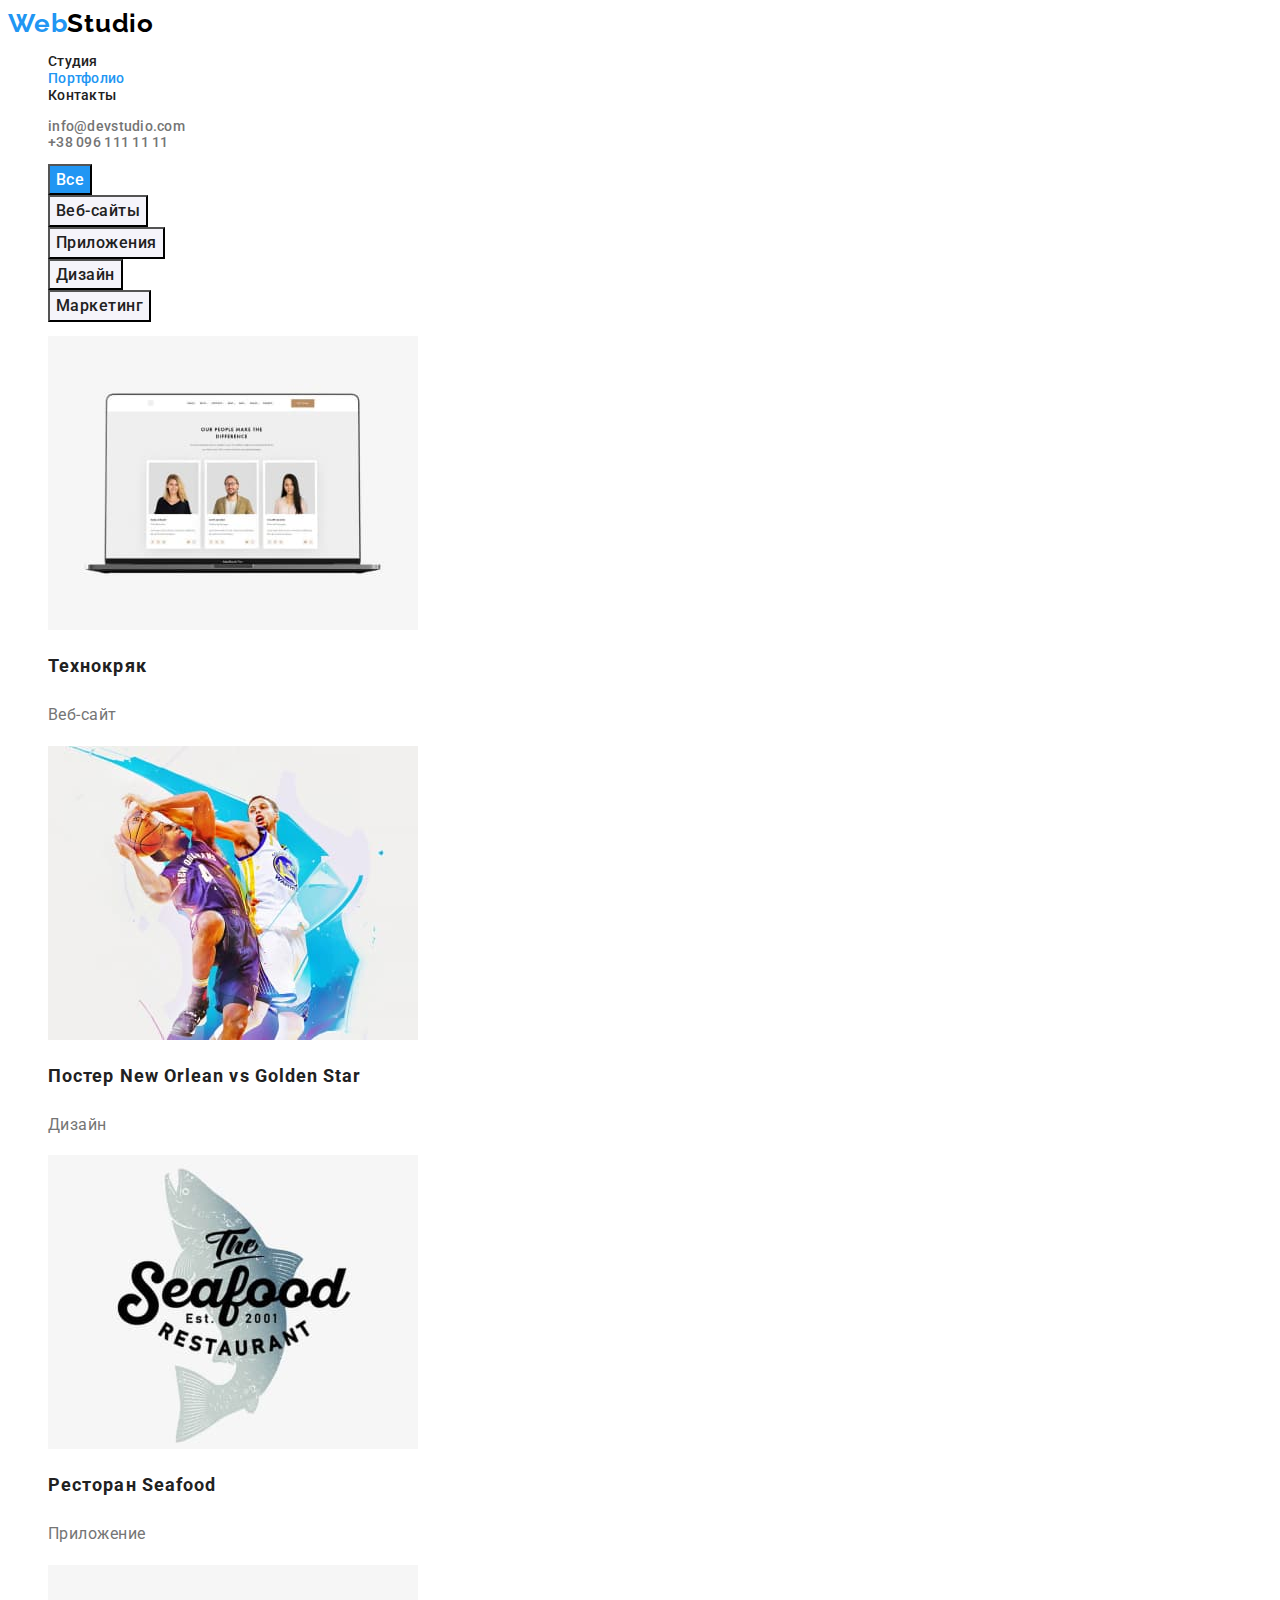
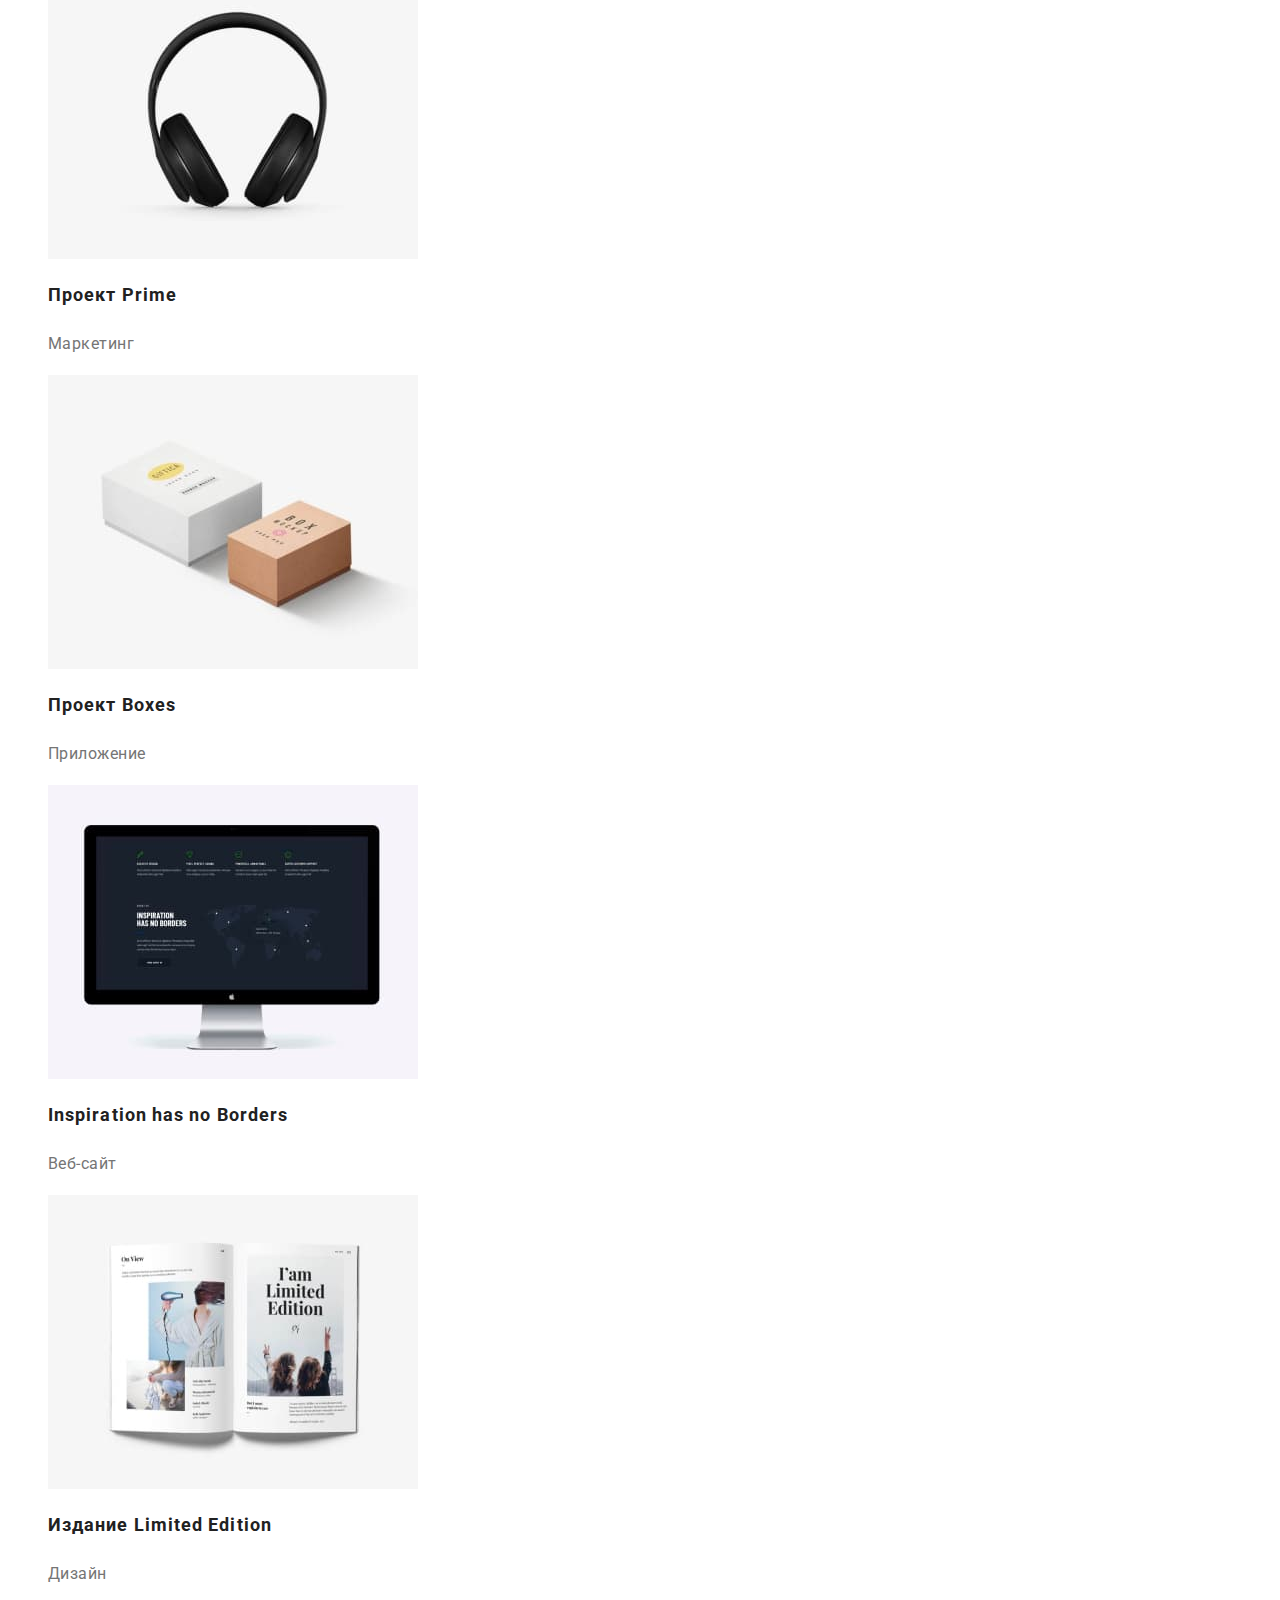
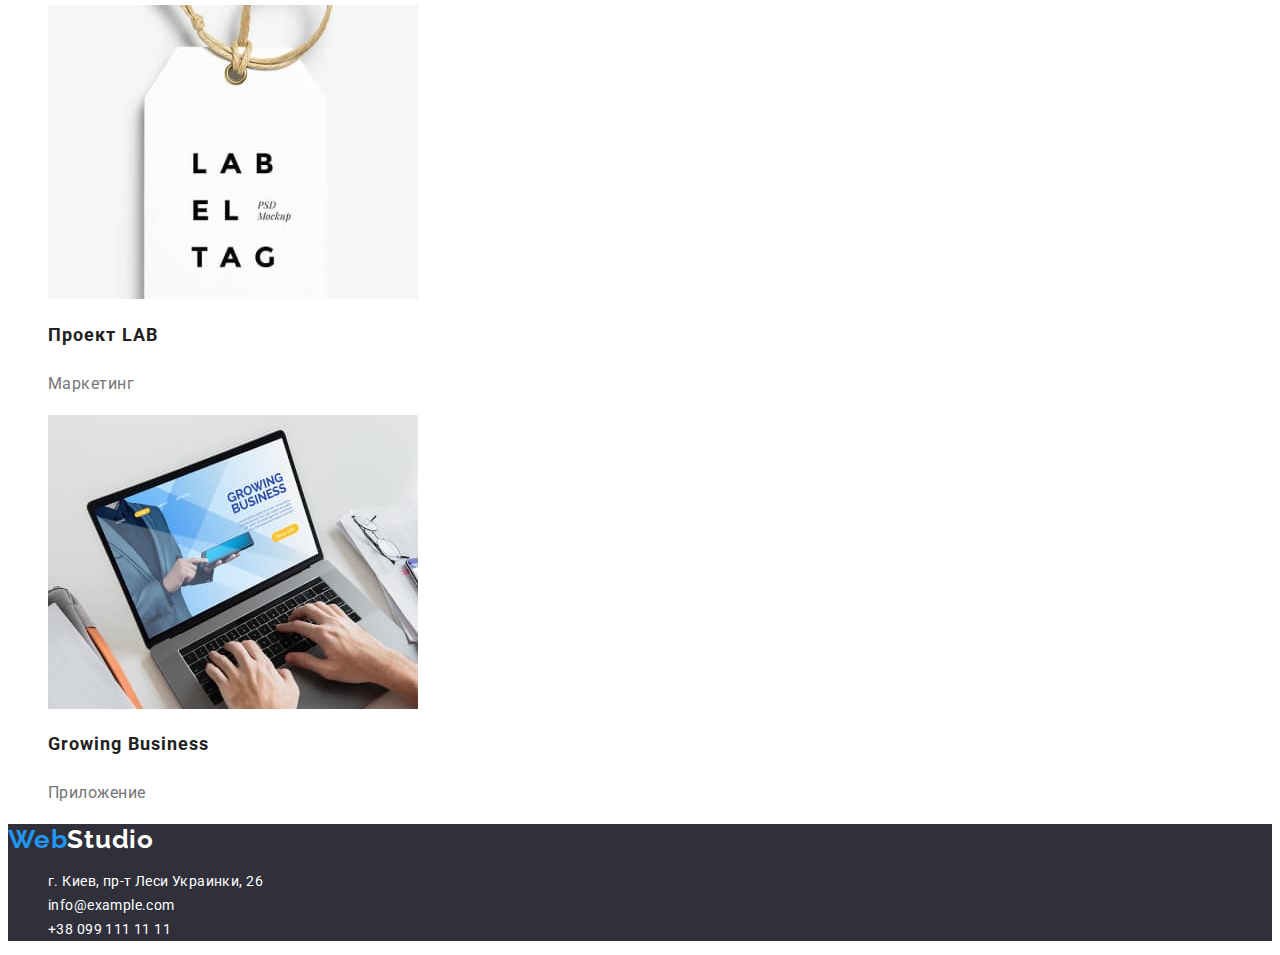
==== portfolio.html @ a8c88f83 "синхронизировал с 2 дз" ====
<!DOCTYPE html>
<html lang="en">
  <head>
    <meta charset="UTF-8" />
    <meta http-equiv="X-UA-Compatible" content="IE=edge" />
    <meta name="viewport" content="width=device-width, initial-scale=1.0" />
    <title lang="en">WebStudio</title>
    <link rel="preconnect" href="https://fonts.gstatic.com" />
    <link
      href="https://fonts.googleapis.com/css2?family=Raleway:wght@700&family=Roboto:wght@400;500;700;900&display=swap"
      rel="stylesheet"
    />
    <link rel="stylesheet" href="./css/styles.css" />
  </head>
  <body>
    <!--  Site header -->
    <header class="head">
      <nav class="main-nav">
        <a class="logo" lang="en" href="./index.html"><span class="accent">Web</span>Studio</a>
        <ul class="main-menu list">
          <li class="main-menu-item">
            <a class="link" href="./index.html">Студия</a>
          </li>
          <li class="main-menu-item">
            <a class="link current" href="./portfolio.html">Портфолио</a>
          </li>
          <li class="main-menu-item">
            <a class="link" href="#">Контакты</a>
          </li>
        </ul>
      </nav>
      <ul class="header-contacts list">
        <li><a class="link" href="mailto:info@devstudio.com">info@devstudio.com</a></li>
        <li><a class="link" href="tel:+380961111111">+38 096 111 11 11</a></li>
      </ul>
    </header>
    <main>
      <h1 hidden>Portfolio</h1>
      <ul class="portfolio-nav list">
        <li><button class="nav-list selected" type="button">Все</button></li>
        <li><button class="nav-list" type="button">Веб-сайты</button></li>
        <li><button class="nav-list" type="button">Приложения</button></li>
        <li><button class="nav-list" type="button">Дизайн</button></li>
        <li><button class="nav-list" type="button">Маркетинг</button></li>
      </ul>
      <ul class="item-list list">
        <li>
          <img
            src="./images/portfolio/img_01.jpg"
            alt="дизайн сайта на ноутбуке"
            width="370"
            height="294"
          />
          <h2 class="porfolio-item">Технокряк</h2>
          <p class="porfolio-item-type">Веб-сайт</p>
        </li>
        <li>
          <img
            src="./images/portfolio/img_02.jpg"
            alt="два баскетболиста"
            width="370"
            height="294"
          />
          <h2 class="porfolio-item">Постер New Orlean vs Golden Star</h2>
          <p class="porfolio-item-type">Дизайн</p>
        </li>
        <li>
          <img
            src="./images/portfolio/img_03.jpg"
            alt="логотип ресторана"
            width="370"
            height="294"
          />
          <h2 class="porfolio-item">Ресторан Seafood</h2>
          <p class="porfolio-item-type">Приложение</p>
        </li>
        <li>
          <img src="./images/portfolio/img_04.jpg" alt="наушники" width="370" height="294" />
          <h2 class="porfolio-item">Проект Prime</h2>
          <p class="porfolio-item-type">Маркетинг</p>
        </li>
        <li>
          <img src="./images/portfolio/img_05.jpg" alt="боксы" width="370" height="294" />
          <h2 class="porfolio-item">Проект Boxes</h2>
          <p class="porfolio-item-type">Приложение</p>
        </li>
        <li>
          <img
            src="./images/portfolio/img_06.jpg"
            alt="монитор с сайтом"
            width="370"
            height="294"
          />
          <h2 class="porfolio-item">Inspiration has no Borders</h2>
          <p class="porfolio-item-type">Веб-сайт</p>
        </li>
        <li>
          <img src="./images/portfolio/img_07.jpg" alt="книга" width="370" height="294" />
          <h2 class="porfolio-item">Издание Limited Edition</h2>
          <p class="porfolio-item-type">Дизайн</p>
        </li>
        <li>
          <img src="./images/portfolio/img_08.jpg" alt="подвеска с лого" width="370" height="294" />
          <h2 class="porfolio-item">Проект LAB</h2>
          <p class="porfolio-item-type">Маркетинг</p>
        </li>
        <li>
          <img
            src="./images/portfolio/img_09.jpg"
            alt="ноутбук с приложением"
            width="370"
            height="294"
          />
          <h2 class="porfolio-item">Growing Business</h2>
          <p class="porfolio-item-type">Приложение</p>
        </li>
      </ul>
    </main>

    <!--Footer-->
    <footer>
      <section class="footer-section">
        <h2 hidden>Контакты</h2>
        <a class="logo footer-logo" lang="en" href="./index.html"
          ><span class="accent">Web</span>Studio</a
        >
        <address>
          <ul class="address list">
            <li>
              <a
                class="link"
                href="https://goo.gl/maps/wh96AMnJQYNLFuH58"
                target="_blank"
                rel="noopener noreferer"
                >г. Киев, пр-т Леси Украинки, 26</a
              >
            </li>
            <li>
              <a class="link" href="mailto:info@example.com">info@example.com</a>
            </li>
            <li>
              <a class="link" href="tel:+380991111111">+38 099 111 11 11</a>
            </li>
          </ul>
        </address>
      </section>
    </footer>
  </body>
</html>
---- css/styles.css ----
:root {
  --main-font: Roboto, sans-serif;
  --secondary-font: 'Raleway', sans-serif;
    --subtitle-weight: 700;
  --accent-color: #2196f3;
  --text-color: #757575;
  --secondary-text-color: #ffffff;
  --subtitle-color: #212121;
  --bcg-color: #2f303a;
}
body {
  color: var(--text-color);
  font-family: var(--main-font);
  font-size: 14px;
} 
.list {
  list-style: none;
}
/* ================ Site header ================== */
.logo {
  font-family: var(--secondary-font);
  font-weight: var(--subtitle-weight);
  font-size: 26px;
  line-height: 1.19;
  letter-spacing: 0.03em;
  color: #000000;
  text-decoration: none;
}
.accent {
  color: var(--accent-color);
}
.main-menu .link {
  font-weight: 500;
  line-height: 1.14;
  letter-spacing: 0.02em;
  color: var(--subtitle-color);
  text-decoration: none;
}
.main-menu .link:hover,
.main-menu .link:focus {
  color: var(--accent-color);
}
.main-menu .link.current {
  color: var(--accent-color);
}
.header-contacts .link {
  font-weight: 500;
  line-height: 16px;
  letter-spacing: 0.02em;
  color: var(--text-color);
  text-decoration: none;
}
.header-contacts .link:hover,
.header-contacts .link:focus {
  color: var(--accent-color);
}

/* ================  Hero  ================== */
.hero-section {
  background: var(--bcg-color);
}

.hero-title {
  font-weight: 900;
  font-size: 44px;
  line-height: 60px;
  text-align: center;
  letter-spacing: 0.06em;
  text-transform: uppercase;
  color:  var(--secondary-text-color);
  background-color: var(--bcg-color)
}
.hero-button {
  font-weight: var(--subtitle-weight);
  font-size: 16px;
  line-height: 1.87;
  letter-spacing: 0.06em;
  background-color: var(--accent-color);
  color: var(--secondary-text-color);
  display: block;
  margin: 0 auto;
  font-family: inherit;
  cursor: pointer;
}
/* ================ Section ================== */
.section-title {
  font-weight: var(--subtitle-weight);
  font-size: 36px;
  line-height: 1.16;
  text-align: center;
  letter-spacing: 0.03em;
  color: var(--subtitle-color);
}

/* ================ Benefits ================== */
.benefits .title {
  font-weight: var(--subtitle-weight);
  line-height: 1.14;
  letter-spacing: 0.03em;
  text-transform: uppercase;
  color: var(--subtitle-color);
}
/* ================ Our team section ================== */
.our-team-section {
  background-color: #f5f4fa;
}
.team-member {
  font-weight: 500;
  font-size: 16px;
  line-height: 1.18;
  text-align: center;
  letter-spacing: 0.03em;
  color: var(--subtitle-color);
}
.position {
  font-size: 16px;
  line-height: 1.18;
  letter-spacing: 0.03em;
  text-align: center;
}
/* ================ Footer ================== */
.footer-section {
  background: var(--bcg-color);
}
.footer-logo {
  color: var(--secondary-text-color);
}
.address .link {
  font-style: normal;
  line-height: 24px;
  letter-spacing: 0.03em;
   text-decoration: none;
  color: var(--secondary-text-color);
 
}
.address .link:hover,
.address .link:focus {
  color: rgba(255, 255, 255, 0.6);
}
/* ================ Portfolio page ================== */
.nav-list {
  font-weight: 500;
  font-size: 16px;
  line-height: 1.6;
  letter-spacing: 0.03em;
  font-family: inherit;
  cursor: pointer;
  color: var(--subtitle-color);
  background-color: #f5f4fa;

}
.nav-list:hover {
  background-color: var(--accent-color);
  color: var(--secondary-text-color);
}
.selected {
  background-color: var(--accent-color);
  color: var(--secondary-text-color);
}
.porfolio-item {
  font-weight: var(--subtitle-weight);
  font-size: 18px;
  line-height: 2;
  letter-spacing: 0.06em;
  color: var(--subtitle-color);
}
.porfolio-item-type {
  font-size: 16px;
  line-height: 1.87;
  letter-spacing: 0.03em;
  color: var(--text-color);
}
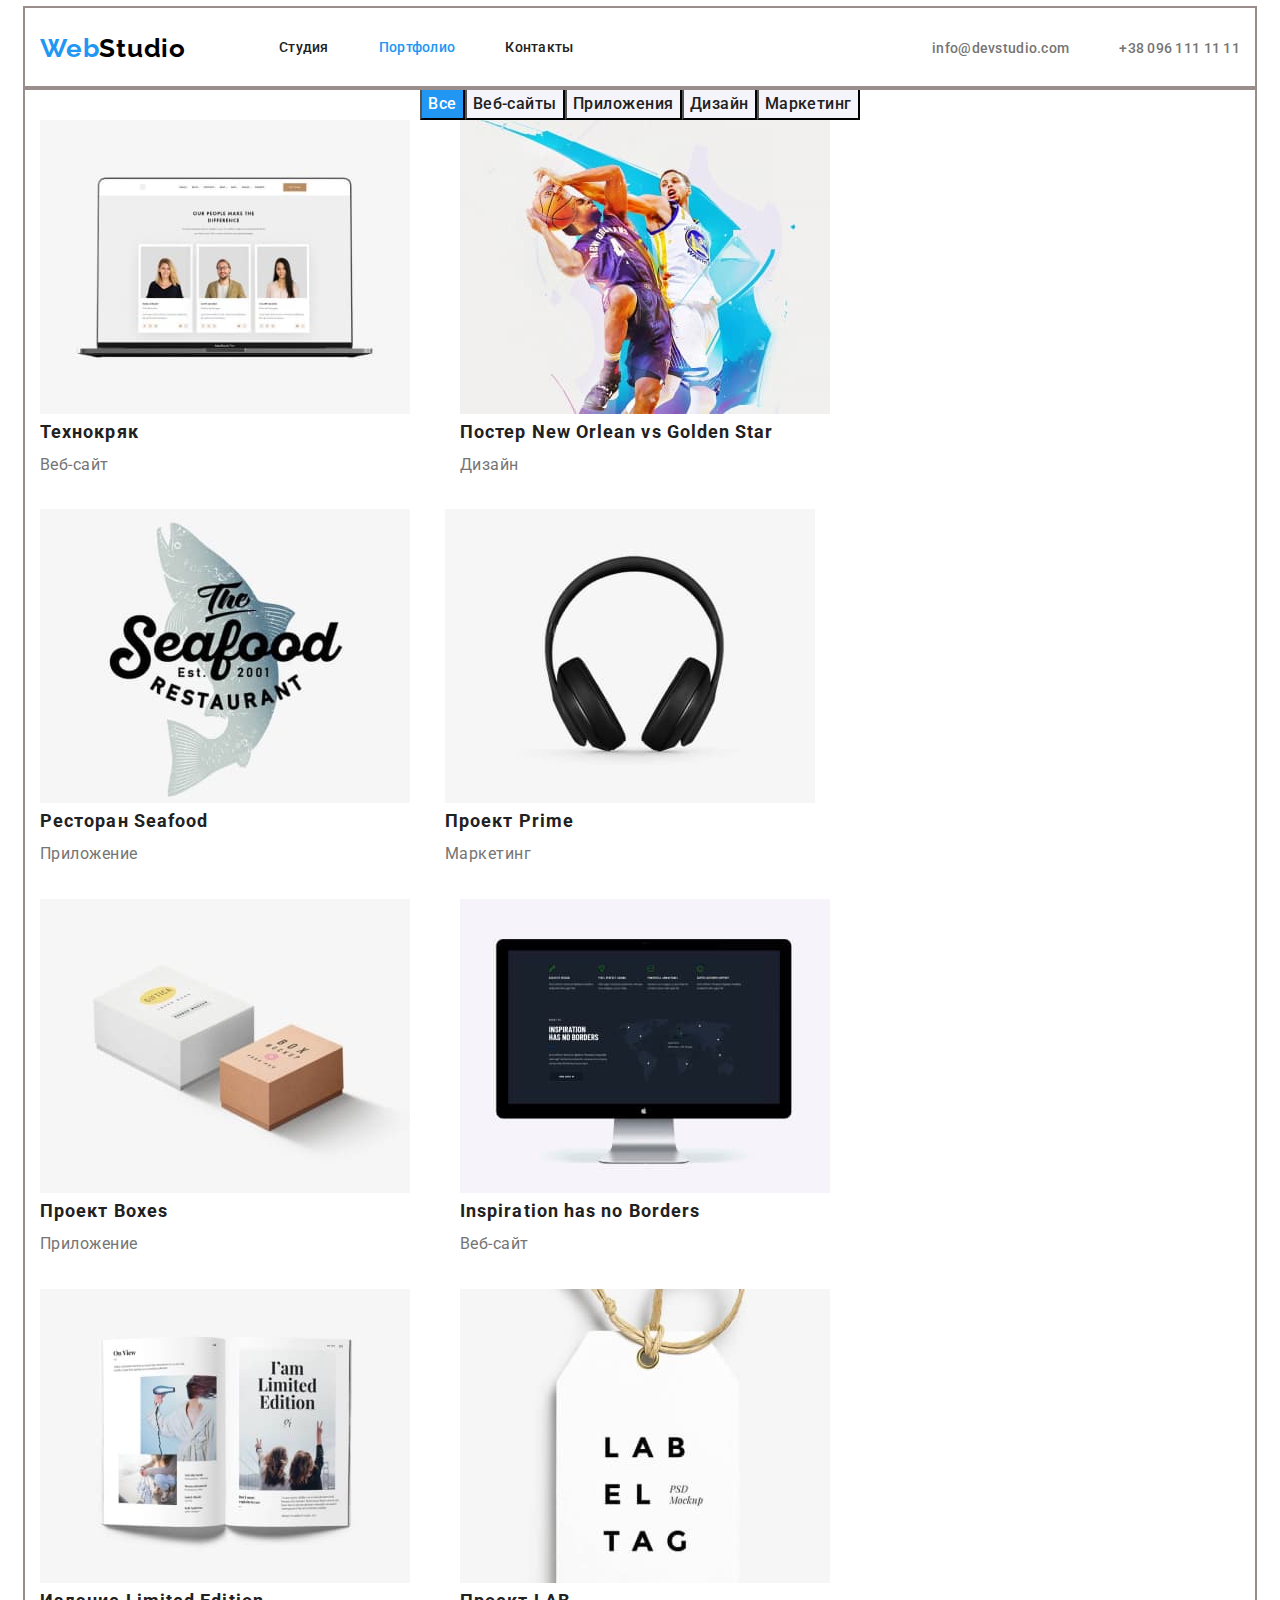
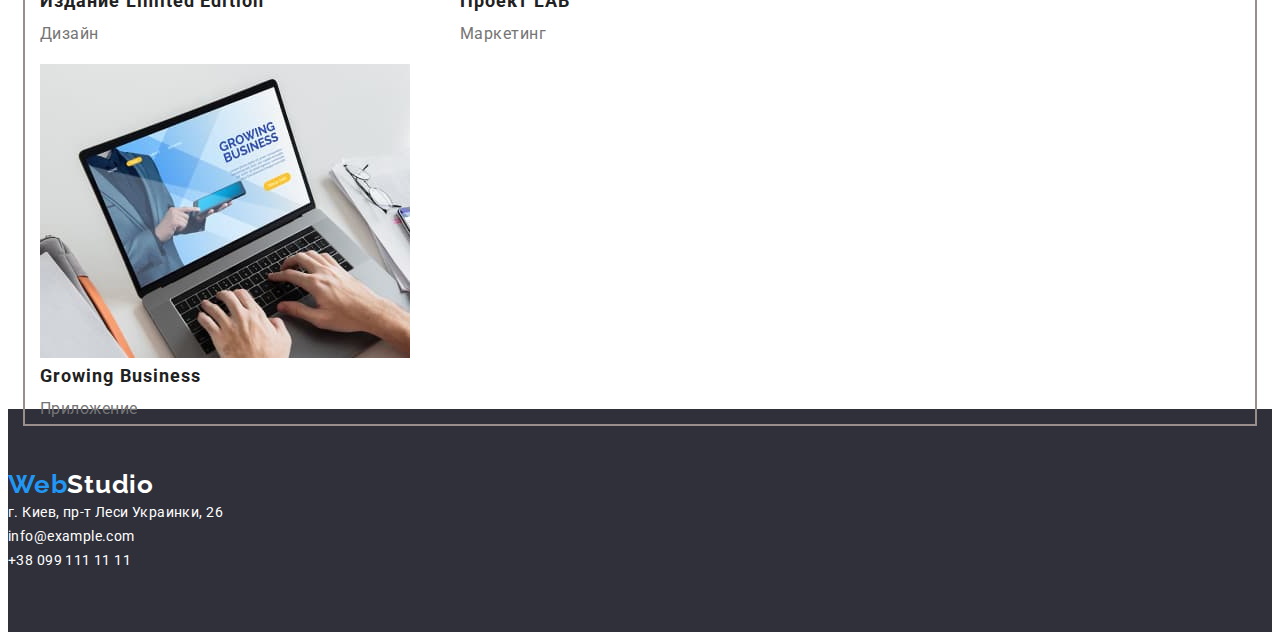
==== commit 55879afb: "Обновил отступы секций" ====
--- a/portfolio.html
+++ b/portfolio.html
@@ -10,111 +10,163 @@
       href="https://fonts.googleapis.com/css2?family=Raleway:wght@700&family=Roboto:wght@400;500;700;900&display=swap"
       rel="stylesheet"
     />
+    <link
+      rel="stylesheet"
+      href="https://cdnjs.cloudflare.com/ajax/libs/modern-normalize/1.1.0/modern-normalize.min.css"
+      integrity="sha512-wpPYUAdjBVSE4KJnH1VR1HeZfpl1ub8YT/NKx4PuQ5NmX2tKuGu6U/JRp5y+Y8XG2tV+wKQpNHVUX03MfMFn9Q=="
+      crossorigin="anonymous"
+      referrerpolicy="no-referrer"
+    />
     <link rel="stylesheet" href="./css/styles.css" />
   </head>
+
   <body>
     <!--  Site header -->
     <header class="head">
-      <nav class="main-nav">
-        <a class="logo" lang="en" href="./index.html"><span class="accent">Web</span>Studio</a>
-        <ul class="main-menu list">
-          <li class="main-menu-item">
-            <a class="link" href="./index.html">Студия</a>
-          </li>
-          <li class="main-menu-item">
-            <a class="link current" href="./portfolio.html">Портфолио</a>
-          </li>
-          <li class="main-menu-item">
-            <a class="link" href="#">Контакты</a>
+      <div class="container header-container">
+        <nav class="main-nav">
+          <a class="logo" lang="en" href="./index.html"><span class="accent">Web</span>Studio</a>
+          <ul class="main-menu list">
+            <li class="main-menu-item">
+              <a class="link" href="./index.html">Студия</a>
+            </li>
+            <li class="main-menu-item">
+              <a class="link current" href="./portfolio.html">Портфолио</a>
+            </li>
+            <li class="main-menu-item">
+              <a class="link" href="#">Контакты</a>
+            </li>
+          </ul>
+        </nav>
+        <ul class="header-contacts list">
+          <li class="item">
+            <a class="link" href="mailto:info@devstudio.com">info@devstudio.com</a>
+          </li>
+          <li class="item">
+            <a class="link" href="tel:+380961111111">+38 096 111 11 11</a>
           </li>
         </ul>
-      </nav>
-      <ul class="header-contacts list">
-        <li><a class="link" href="mailto:info@devstudio.com">info@devstudio.com</a></li>
-        <li><a class="link" href="tel:+380961111111">+38 096 111 11 11</a></li>
-      </ul>
+      </div>
     </header>
     <main>
-      <h1 hidden>Portfolio</h1>
-      <ul class="portfolio-nav list">
-        <li><button class="nav-list selected" type="button">Все</button></li>
-        <li><button class="nav-list" type="button">Веб-сайты</button></li>
-        <li><button class="nav-list" type="button">Приложения</button></li>
-        <li><button class="nav-list" type="button">Дизайн</button></li>
-        <li><button class="nav-list" type="button">Маркетинг</button></li>
-      </ul>
-      <ul class="item-list list">
-        <li>
-          <img
-            src="./images/portfolio/img_01.jpg"
-            alt="дизайн сайта на ноутбуке"
-            width="370"
-            height="294"
-          />
-          <h2 class="porfolio-item">Технокряк</h2>
-          <p class="porfolio-item-type">Веб-сайт</p>
-        </li>
-        <li>
-          <img
-            src="./images/portfolio/img_02.jpg"
-            alt="два баскетболиста"
-            width="370"
-            height="294"
-          />
-          <h2 class="porfolio-item">Постер New Orlean vs Golden Star</h2>
-          <p class="porfolio-item-type">Дизайн</p>
-        </li>
-        <li>
-          <img
-            src="./images/portfolio/img_03.jpg"
-            alt="логотип ресторана"
-            width="370"
-            height="294"
-          />
-          <h2 class="porfolio-item">Ресторан Seafood</h2>
-          <p class="porfolio-item-type">Приложение</p>
-        </li>
-        <li>
-          <img src="./images/portfolio/img_04.jpg" alt="наушники" width="370" height="294" />
-          <h2 class="porfolio-item">Проект Prime</h2>
-          <p class="porfolio-item-type">Маркетинг</p>
-        </li>
-        <li>
-          <img src="./images/portfolio/img_05.jpg" alt="боксы" width="370" height="294" />
-          <h2 class="porfolio-item">Проект Boxes</h2>
-          <p class="porfolio-item-type">Приложение</p>
-        </li>
-        <li>
-          <img
-            src="./images/portfolio/img_06.jpg"
-            alt="монитор с сайтом"
-            width="370"
-            height="294"
-          />
-          <h2 class="porfolio-item">Inspiration has no Borders</h2>
-          <p class="porfolio-item-type">Веб-сайт</p>
-        </li>
-        <li>
-          <img src="./images/portfolio/img_07.jpg" alt="книга" width="370" height="294" />
-          <h2 class="porfolio-item">Издание Limited Edition</h2>
-          <p class="porfolio-item-type">Дизайн</p>
-        </li>
-        <li>
-          <img src="./images/portfolio/img_08.jpg" alt="подвеска с лого" width="370" height="294" />
-          <h2 class="porfolio-item">Проект LAB</h2>
-          <p class="porfolio-item-type">Маркетинг</p>
-        </li>
-        <li>
-          <img
-            src="./images/portfolio/img_09.jpg"
-            alt="ноутбук с приложением"
-            width="370"
-            height="294"
-          />
-          <h2 class="porfolio-item">Growing Business</h2>
-          <p class="porfolio-item-type">Приложение</p>
-        </li>
-      </ul>
+      <div class="container">
+        <h1 hidden>Portfolio</h1>
+        <ul class="portfolio-nav list">
+          <li><button class="nav-list selected" type="button">Все</button></li>
+          <li><button class="nav-list" type="button">Веб-сайты</button></li>
+          <li><button class="nav-list" type="button">Приложения</button></li>
+          <li><button class="nav-list" type="button">Дизайн</button></li>
+          <li><button class="nav-list" type="button">Маркетинг</button></li>
+        </ul>
+        <ul class="item-list list">
+          <li class="item-list-element">
+            <img
+              src="./images/portfolio/img_01.jpg"
+              alt="дизайн сайта на ноутбуке"
+              width="370"
+              height="294"
+            />
+            <div>
+              <h2 class="porfolio-item">Технокряк</h2>
+              <p class="porfolio-item-type">Веб-сайт</p>
+            </div>
+          </li>
+          <li class="item-list-element">
+            <img
+              src="./images/portfolio/img_02.jpg"
+              alt="два баскетболиста"
+              width="370"
+              height="294"
+            />
+            <div>
+            <h2 class="porfolio-item">Постер New Orlean vs Golden Star</h2>
+            <p class="porfolio-item-type">Дизайн</p>
+            </div>
+          </li>
+          <li class="item-list-element">
+            <img
+              src="./images/portfolio/img_03.jpg"
+              alt="логотип ресторана"
+              width="370"
+              height="294"
+            />
+          <div>  
+            <h2 class="porfolio-item">Ресторан Seafood</h2>
+            <p class="porfolio-item-type">Приложение</p>
+            </div>
+          </li>
+          <li class="item-list-element">
+            <img 
+              src="./images/portfolio/img_04.jpg" 
+              alt="наушники" 
+              width="370"
+              height="294" 
+            />
+            <div>
+              <h2 class="porfolio-item">Проект Prime</h2>
+               <p class="porfolio-item-type">Маркетинг</p>
+            </div>
+          </li>
+          <li class="item-list-element">
+            <img src="./images/portfolio/img_05.jpg" 
+              alt="боксы" 
+              width="370" 
+              height="294" 
+            />
+            <div>
+              <h2 class="porfolio-item">Проект Boxes</h2>
+              <p class="porfolio-item-type">Приложение</p>
+            </div>
+          </li>
+          <li class="item-list-element">
+            <img
+              src="./images/portfolio/img_06.jpg"
+              alt="монитор с сайтом"
+              width="370"
+              height="294"
+            />
+            <div>
+            <h2 class="porfolio-item">Inspiration has no Borders</h2>
+            <p class="porfolio-item-type">Веб-сайт</p>
+            </div>
+         </li>
+          <li class="item-list-element">
+            <img src="./images/portfolio/img_07.jpg" 
+              alt="книга" 
+              width="370" 
+              height="294" 
+            />
+            <div>
+              <h2 class="porfolio-item">Издание Limited Edition</h2>
+              <p class="porfolio-item-type">Дизайн</p>
+            </div>
+          </li>
+            <li class="item-list-element">
+            <img
+              src="./images/portfolio/img_08.jpg"
+              alt="подвеска с лого"
+              width="370"
+              height="294"
+            />
+            <div>
+            <h2 class="porfolio-item">Проект LAB</h2>
+            <p class="porfolio-item-type">Маркетинг</p>
+            </div>
+          </li>
+          <li class="item-list-element">
+            <img
+              src="./images/portfolio/img_09.jpg"
+              alt="ноутбук с приложением"
+              width="370"
+              height="294"
+            />
+            <div>
+            <h2 class="porfolio-item">Growing Business</h2>
+            <p class="porfolio-item-type">Приложение</p>
+            </li>
+          </li>
+        </ul>
+      </div>
     </main>
 
     <!--Footer-->
--- a/css/styles.css
+++ b/css/styles.css
@@ -13,10 +13,54 @@
   font-family: var(--main-font);
   font-size: 14px;
 } 
+h1,
+h2,
+h3,
+h4,
+h5,
+h6,
+p {
+  margin-top: 0;
+  margin-bottom: 0;
+}
+ul,
+ol {
+ margin-top:0;
+ margin-bottom:0;
+ padding-left: 0;
+}
+img {
+  display: block;
+}
 .list {
+  padding: 0;
+  margin: 0;
   list-style: none;
 }
+.container {
+  width: 1200px;
+  margin: 0 auto;
+  padding-left: 15px;
+  padding-right: 15px;
+  outline: 2px solid rgb(153, 142, 140);
+}
+.section {
+    padding-top: 94px;
+    padding-bottom: 94px;
+}
 /* ================ Site header ================== */
+.header-container{
+  display: flex;
+  align-items: center;
+  margin-top: 0;
+  margin-bottom: 0;
+  padding-top:0;
+  padding-bottom: 0;
+}
+.main-nav {
+  display: flex;
+  align-items: center;
+}
 .logo {
   font-family: var(--secondary-font);
   font-weight: var(--subtitle-weight);
@@ -29,7 +73,18 @@
 .accent {
   color: var(--accent-color);
 }
+.main-menu {
+  display: flex;
+  margin-left: 93px; 
+}
+.main-menu .main-menu-item:not(:last-child) {
+  margin-right: 50px;
+}
 .main-menu .link {
+  display: block;
+  padding-top: 32px;
+  padding-bottom: 32px;
+
   font-weight: 500;
   line-height: 1.14;
   letter-spacing: 0.02em;
@@ -42,6 +97,13 @@
 }
 .main-menu .link.current {
   color: var(--accent-color);
+}
+.header-contacts {
+  display: flex;
+  margin-left: auto;
+}
+.header-contacts .item + .item {
+  margin-left: 50px;
 }
 .header-contacts .link {
   font-weight: 500;
@@ -55,12 +117,16 @@
   color: var(--accent-color);
 }
 
+
 /* ================  Hero  ================== */
 .hero-section {
   background: var(--bcg-color);
+    padding-top: 200px;
+    padding-bottom: 200px;
 }
 
 .hero-title {
+  margin-bottom: 30px;
   font-weight: 900;
   font-size: 44px;
   line-height: 60px;
@@ -71,6 +137,12 @@
   background-color: var(--bcg-color)
 }
 .hero-button {
+  display: inline-block;
+  border-radius: 4px;
+  padding: 10px 32px;
+  min-width: 200px;
+  text-align: center;
+
   font-weight: var(--subtitle-weight);
   font-size: 16px;
   line-height: 1.87;
@@ -81,9 +153,11 @@
   margin: 0 auto;
   font-family: inherit;
   cursor: pointer;
+
 }
 /* ================ Section ================== */
 .section-title {
+  margin-bottom: 50px;
   font-weight: var(--subtitle-weight);
   font-size: 36px;
   line-height: 1.16;
@@ -91,9 +165,27 @@
   letter-spacing: 0.03em;
   color: var(--subtitle-color);
 }
+.section-list{
+  display: flex;
+  justify-content: space-between;
+}
 
 /* ================ Benefits ================== */
+.benefits {
+display: flex;
+margin-left: 30px;
+}
+.benefits .item {
+  width: 270px;
+}
+
+.benefits .item+.item {
+  margin-left: 30px;
+}
 .benefits .title {
+  padding: 0;
+  margin-top: 0;
+  margin-bottom: 10px;
   font-weight: var(--subtitle-weight);
   line-height: 1.14;
   letter-spacing: 0.03em;
@@ -102,9 +194,13 @@
 }
 /* ================ Our team section ================== */
 .our-team-section {
+  margin-top: 0;
+  margin-bottom: 0;
   background-color: #f5f4fa;
 }
 .team-member {
+  margin-top: 30px;
+  margin-bottom: 10px;
   font-weight: 500;
   font-size: 16px;
   line-height: 1.18;
@@ -118,9 +214,21 @@
   letter-spacing: 0.03em;
   text-align: center;
 }
+.team {
+  display: flex;
+  margin-left: -30px;
+  margin-top: -30px;
+  }  
+.team-item {
+  flex-basis: calc((100% - 120px) / 4);
+  margin-left: 30px;
+  margin-top: 30px;
+  }
 /* ================ Footer ================== */
 .footer-section {
   background: var(--bcg-color);
+  padding-top: 60px;
+  padding-bottom: 60px;
 }
 .footer-logo {
   color: var(--secondary-text-color);
@@ -138,6 +246,10 @@
   color: rgba(255, 255, 255, 0.6);
 }
 /* ================ Portfolio page ================== */
+.portfolio-nav{
+  display: flex;
+  justify-content: center;
+}
 .nav-list {
   font-weight: 500;
   font-size: 16px;
@@ -170,3 +282,19 @@
   letter-spacing: 0.03em;
   color: var(--text-color);
 }
+.item-list{
+ display: flex;
+ flex-wrap: wrap;
+ margin: -15px;
+}
+.item-list-element {
+ flex-basis: calc((100% - 60px)/3);
+  width: 380px;
+  margin: 15px;
+}
+.item-list-element:nth-child(3n) {
+ margin-right: 0;
+}
+.item-list-element:nth-last-child(-n + 3) {
+  margin-bottom: 0;
+}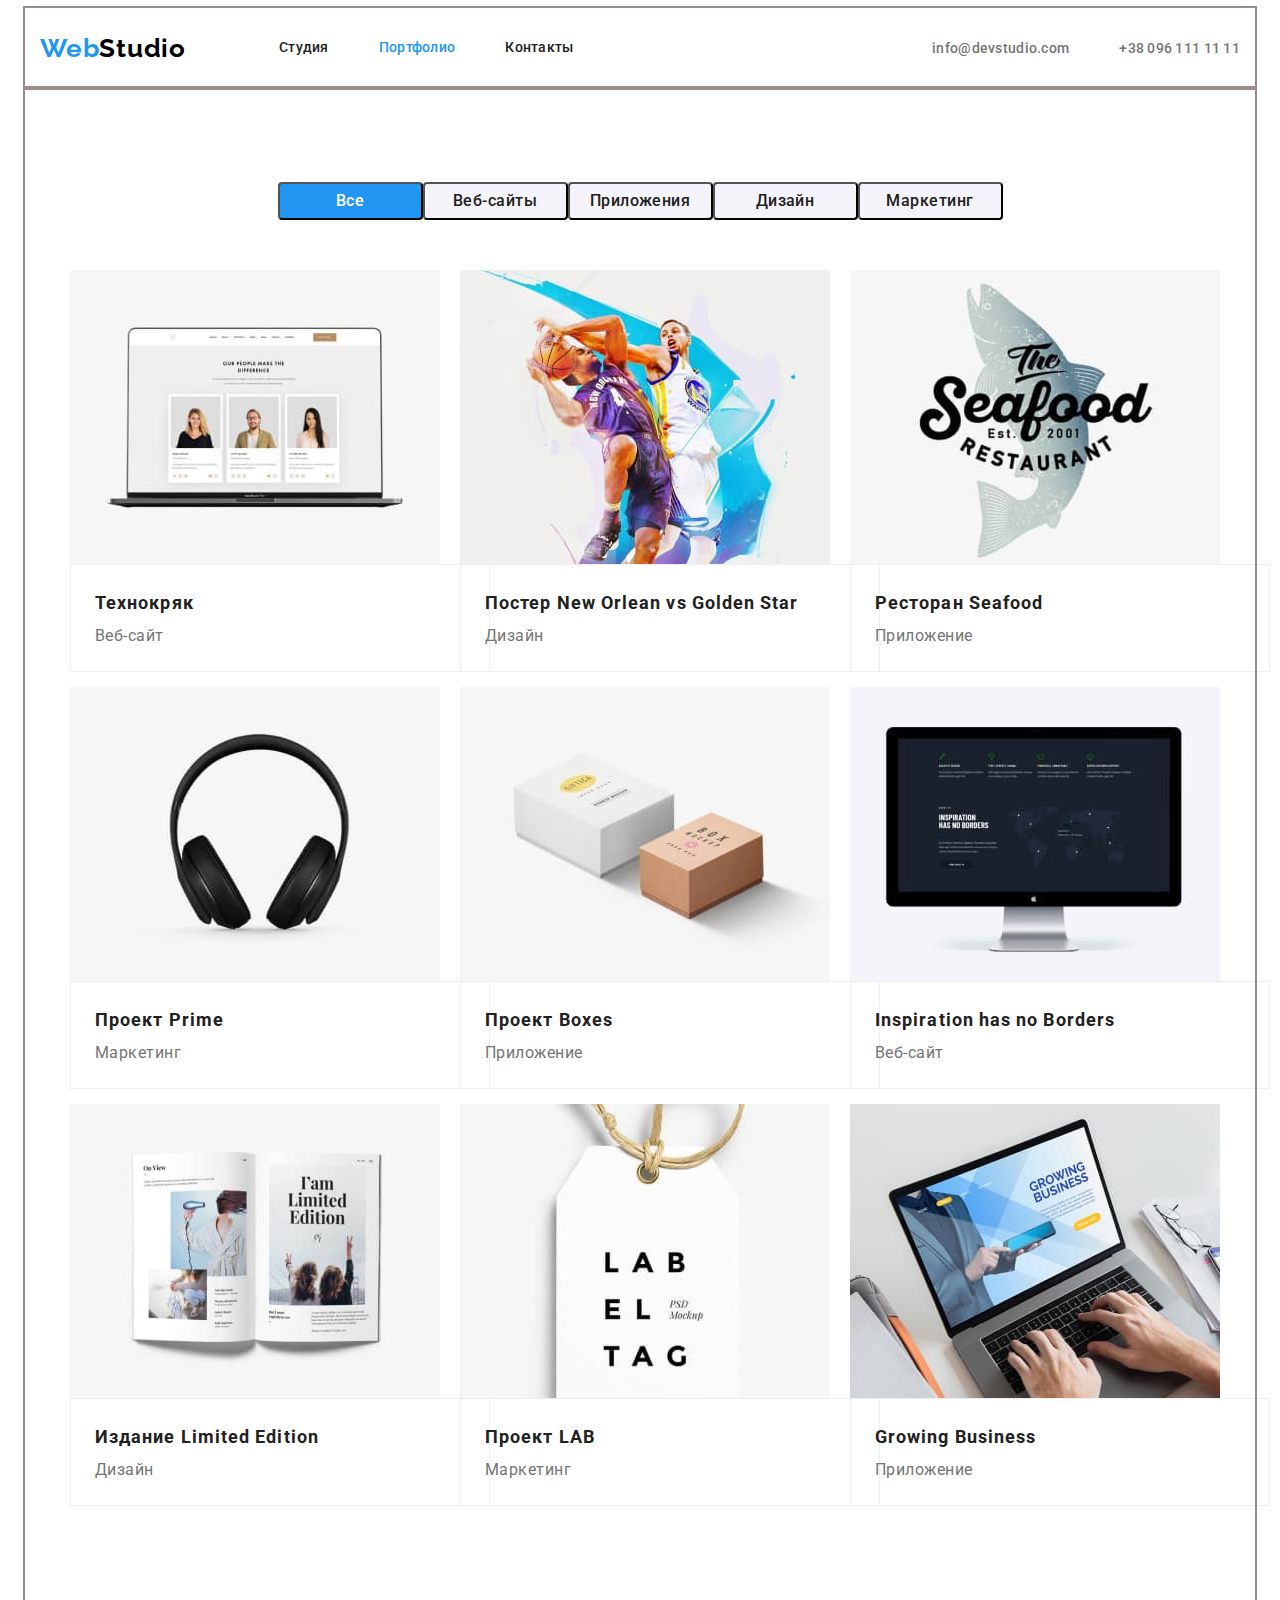
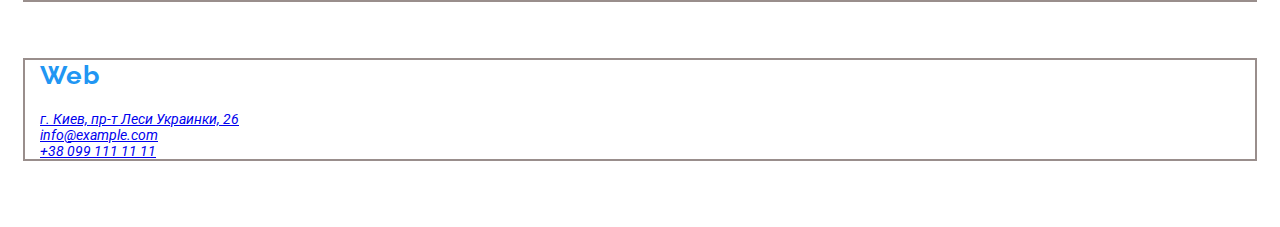
==== commit 9b78c8f8: "добавил отсуп в подвал" ====
--- a/portfolio.html
+++ b/portfolio.html
@@ -49,7 +49,7 @@
       </div>
     </header>
     <main>
-      <div class="container">
+      <div class="container section">
         <h1 hidden>Portfolio</h1>
         <ul class="portfolio-nav list">
           <li><button class="nav-list selected" type="button">Все</button></li>
@@ -66,7 +66,7 @@
               width="370"
               height="294"
             />
-            <div>
+            <div class="item-text">
               <h2 class="porfolio-item">Технокряк</h2>
               <p class="porfolio-item-type">Веб-сайт</p>
             </div>
@@ -78,7 +78,7 @@
               width="370"
               height="294"
             />
-            <div>
+            <div class="item-text">
             <h2 class="porfolio-item">Постер New Orlean vs Golden Star</h2>
             <p class="porfolio-item-type">Дизайн</p>
             </div>
@@ -90,7 +90,7 @@
               width="370"
               height="294"
             />
-          <div>  
+          <div class="item-text">  
             <h2 class="porfolio-item">Ресторан Seafood</h2>
             <p class="porfolio-item-type">Приложение</p>
             </div>
@@ -102,7 +102,7 @@
               width="370"
               height="294" 
             />
-            <div>
+            <div class="item-text">
               <h2 class="porfolio-item">Проект Prime</h2>
                <p class="porfolio-item-type">Маркетинг</p>
             </div>
@@ -113,7 +113,7 @@
               width="370" 
               height="294" 
             />
-            <div>
+            <div class="item-text">
               <h2 class="porfolio-item">Проект Boxes</h2>
               <p class="porfolio-item-type">Приложение</p>
             </div>
@@ -125,7 +125,7 @@
               width="370"
               height="294"
             />
-            <div>
+            <div class="item-text">
             <h2 class="porfolio-item">Inspiration has no Borders</h2>
             <p class="porfolio-item-type">Веб-сайт</p>
             </div>
@@ -136,7 +136,7 @@
               width="370" 
               height="294" 
             />
-            <div>
+            <div class="item-text">
               <h2 class="porfolio-item">Издание Limited Edition</h2>
               <p class="porfolio-item-type">Дизайн</p>
             </div>
@@ -148,7 +148,7 @@
               width="370"
               height="294"
             />
-            <div>
+            <div class="item-text">
             <h2 class="porfolio-item">Проект LAB</h2>
             <p class="porfolio-item-type">Маркетинг</p>
             </div>
@@ -160,7 +160,7 @@
               width="370"
               height="294"
             />
-            <div>
+            <div class="item-text">
             <h2 class="porfolio-item">Growing Business</h2>
             <p class="porfolio-item-type">Приложение</p>
             </li>
@@ -170,31 +170,34 @@
     </main>
 
     <!--Footer-->
+    <!--Footer-->
     <footer>
       <section class="footer-section">
-        <h2 hidden>Контакты</h2>
-        <a class="logo footer-logo" lang="en" href="./index.html"
-          ><span class="accent">Web</span>Studio</a
-        >
-        <address>
-          <ul class="address list">
-            <li>
-              <a
-                class="link"
-                href="https://goo.gl/maps/wh96AMnJQYNLFuH58"
-                target="_blank"
-                rel="noopener noreferer"
-                >г. Киев, пр-т Леси Украинки, 26</a
-              >
-            </li>
-            <li>
-              <a class="link" href="mailto:info@example.com">info@example.com</a>
-            </li>
-            <li>
-              <a class="link" href="tel:+380991111111">+38 099 111 11 11</a>
-            </li>
-          </ul>
-        </address>
+        <div class="container">
+          <h2 hidden>Контакты</h2>
+          <a class="logo footer-logo" lang="en" href="./index.html"
+            ><span class="accent">Web</span>Studio</a
+          >
+          <address>
+            <ul class="address list">
+              <li>
+                <a
+                  class="link"
+                  href="https://goo.gl/maps/wh96AMnJQYNLFuH58"
+                  target="_blank"
+                  rel="noopener noreferer"
+                  >г. Киев, пр-т Леси Украинки, 26</a
+                >
+              </li>
+              <li>
+                <a class="link" href="mailto:info@example.com">info@example.com</a>
+              </li>
+              <li>
+                <a class="link" href="tel:+380991111111">+38 099 111 11 11</a>
+              </li>
+            </ul>
+          </address>
+        </div>
       </section>
     </footer>
   </body>
--- a/css/styles.css
+++ b/css/styles.css
@@ -127,7 +127,10 @@
 
 .hero-title {
   margin-bottom: 30px;
+  margin-left: auto; 
+  margin-right: auto;
   font-weight: 900;
+  max-width: 696px;
   font-size: 44px;
   line-height: 60px;
   text-align: center;
@@ -156,6 +159,10 @@
 
 }
 /* ================ Section ================== */
+.about {
+  padding-top: 0;
+  padding-bottom: 94;
+}
 .section-title {
   margin-bottom: 50px;
   font-weight: var(--subtitle-weight);
@@ -177,6 +184,9 @@
 }
 .benefits .item {
   width: 270px;
+  font-size: 14px;
+  line-height: 1.71;
+  letter-spacing: 0.03em;
 }
 
 .benefits .item+.item {
@@ -225,32 +235,44 @@
   margin-top: 30px;
   }
 /* ================ Footer ================== */
+.footer-section-style {
+  background: var(--bcg-color);
+}
 .footer-section {
-  background: var(--bcg-color);
   padding-top: 60px;
   padding-bottom: 60px;
 }
 .footer-logo {
-  color: var(--secondary-text-color);
-}
-.address .link {
+  display: block;
+  color: var(--secondary-text-color);
+  margin-bottom: 20px;
+}
+.address-link {
+  display: block;
   font-style: normal;
   line-height: 24px;
   letter-spacing: 0.03em;
-   text-decoration: none;
-  color: var(--secondary-text-color);
- 
+  text-decoration: none;
+  color: var(--secondary-text-color);
+}
+.address-link:not(:last-child) {
+  padding-bottom: 9100px;
 }
 .address .link:hover,
 .address .link:focus {
   color: rgba(255, 255, 255, 0.6);
 }
+
+
 /* ================ Portfolio page ================== */
 .portfolio-nav{
   display: flex;
   justify-content: center;
 }
 .nav-list {
+  width: 145px;
+  height: 38px;
+  margin-bottom: 50px;
   font-weight: 500;
   font-size: 16px;
   line-height: 1.6;
@@ -259,8 +281,9 @@
   cursor: pointer;
   color: var(--subtitle-color);
   background-color: #f5f4fa;
-
-}
+  border-radius: 4px;
+}
+
 .nav-list:hover {
   background-color: var(--accent-color);
   color: var(--secondary-text-color);
@@ -285,16 +308,23 @@
 .item-list{
  display: flex;
  flex-wrap: wrap;
- margin: -15px;
+  margin-top: -15px;
+  margin-left: 15px;
 }
 .item-list-element {
  flex-basis: calc((100% - 60px)/3);
-  width: 380px;
-  margin: 15px;
+  width: 370px;
+  margin-top: 15px;
+  margin-left: 15px;
 }
 .item-list-element:nth-child(3n) {
  margin-right: 0;
 }
 .item-list-element:nth-last-child(-n + 3) {
   margin-bottom: 0;
+}
+.item-text{
+  padding: 20px 24px;
+  border: 1px solid #EEEEEE;
+  width: 370px;
 }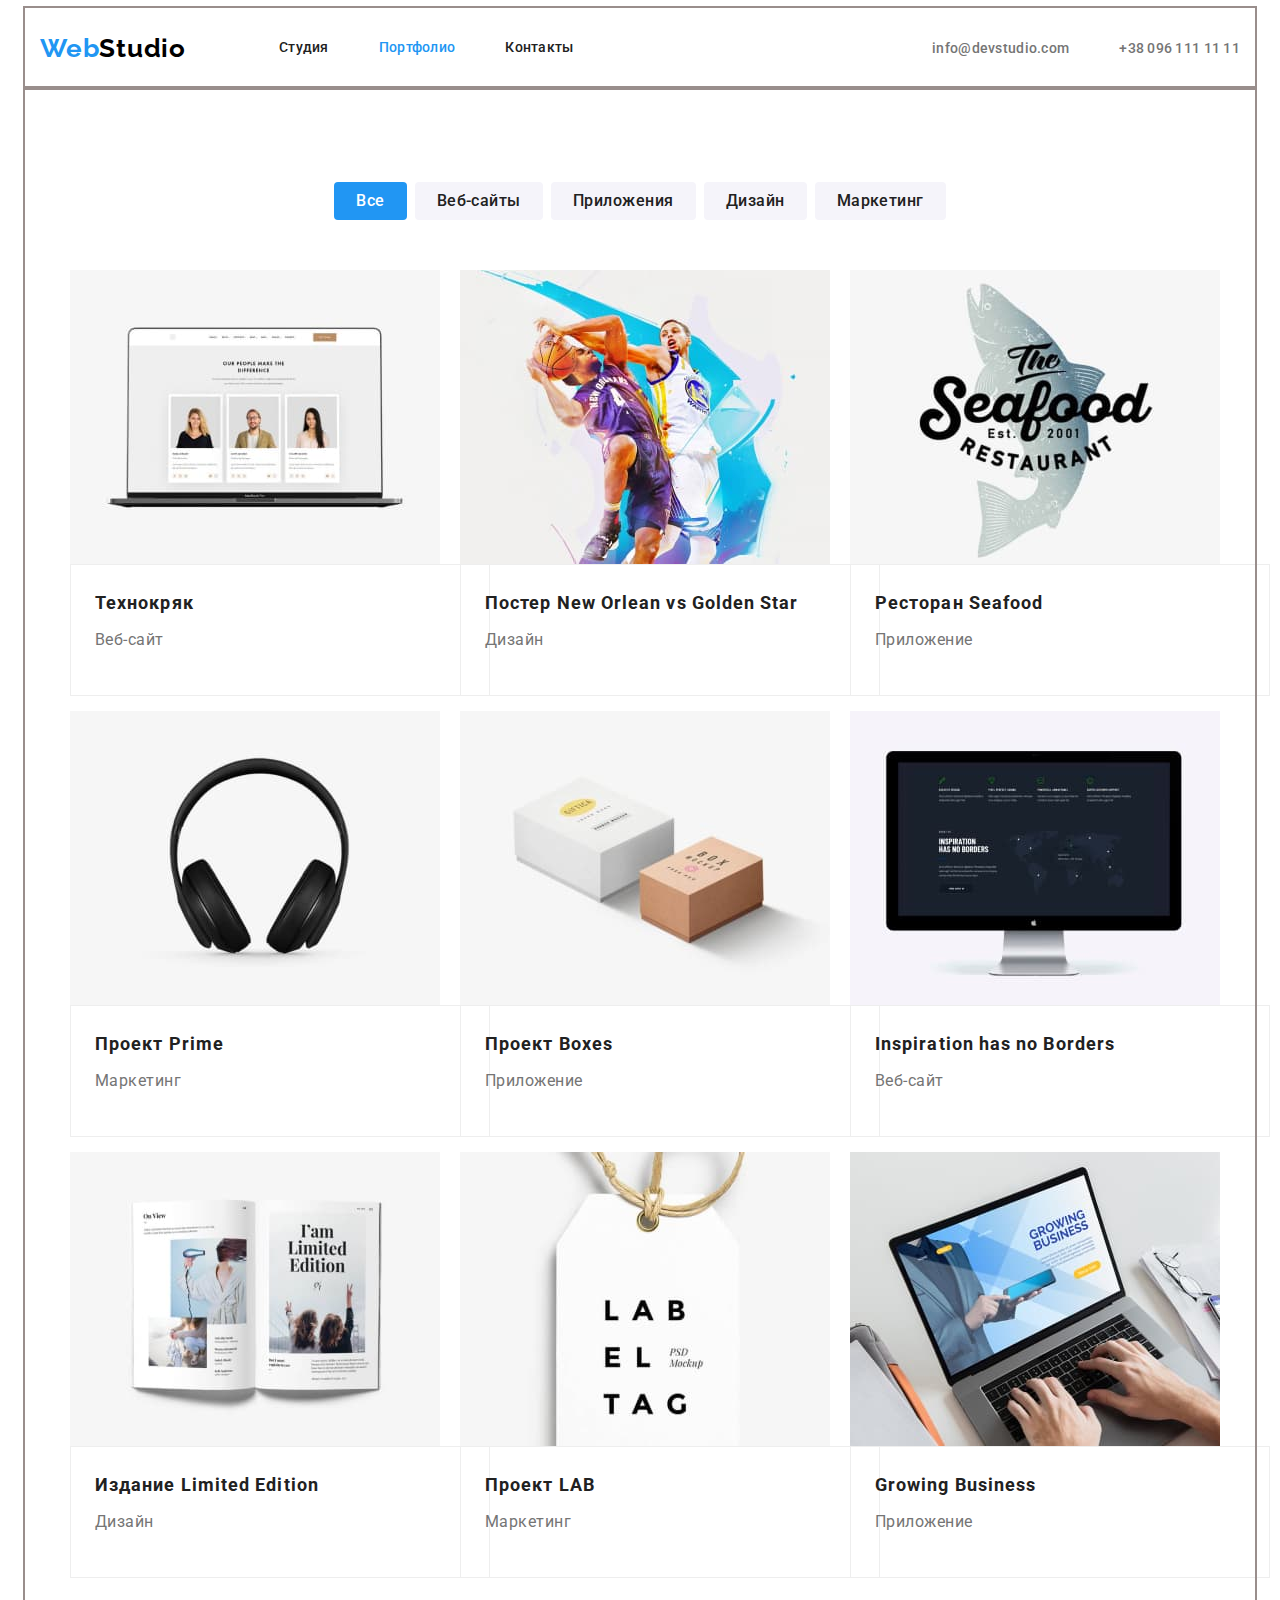
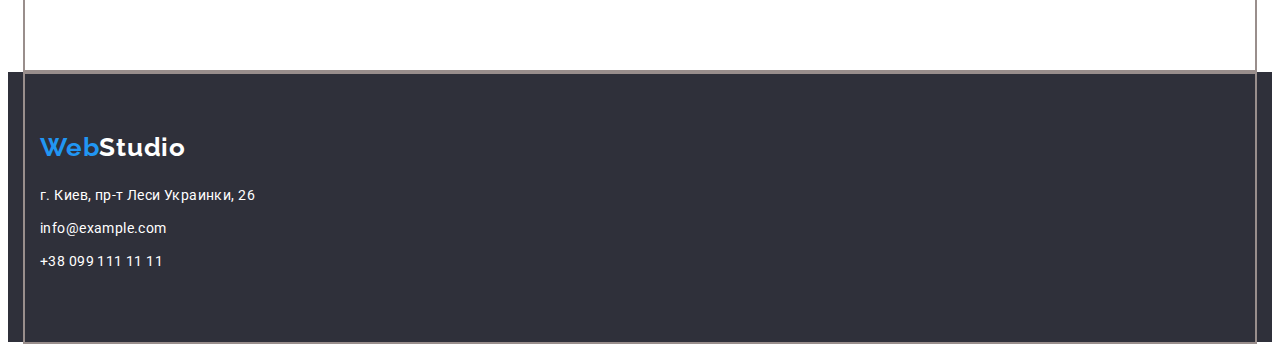
==== commit 7e0537b0: "сменил отспупы" ====
--- a/portfolio.html
+++ b/portfolio.html
@@ -172,8 +172,8 @@
     <!--Footer-->
     <!--Footer-->
     <footer>
-      <section class="footer-section">
-        <div class="container">
+      <section class="footer-section-style">
+        <div class="container footer-section">
           <h2 hidden>Контакты</h2>
           <a class="logo footer-logo" lang="en" href="./index.html"
             ><span class="accent">Web</span>Studio</a
@@ -182,7 +182,7 @@
             <ul class="address list">
               <li>
                 <a
-                  class="link"
+                  class="address-link"
                   href="https://goo.gl/maps/wh96AMnJQYNLFuH58"
                   target="_blank"
                   rel="noopener noreferer"
@@ -190,10 +190,10 @@
                 >
               </li>
               <li>
-                <a class="link" href="mailto:info@example.com">info@example.com</a>
+                <a class="address-link" href="mailto:info@example.com">info@example.com</a>
               </li>
               <li>
-                <a class="link" href="tel:+380991111111">+38 099 111 11 11</a>
+                <a class="address-link" href="tel:+380991111111">+38 099 111 11 11</a>
               </li>
             </ul>
           </address>
--- a/css/styles.css
+++ b/css/styles.css
@@ -247,32 +247,31 @@
   color: var(--secondary-text-color);
   margin-bottom: 20px;
 }
+
 .address-link {
-  display: block;
+  display: inline-block;
+  padding-bottom: 9px;
   font-style: normal;
   line-height: 24px;
   letter-spacing: 0.03em;
   text-decoration: none;
   color: var(--secondary-text-color);
-}
-.address-link:not(:last-child) {
-  padding-bottom: 9100px;
 }
 .address .link:hover,
 .address .link:focus {
   color: rgba(255, 255, 255, 0.6);
 }
-
-
 /* ================ Portfolio page ================== */
 .portfolio-nav{
   display: flex;
   justify-content: center;
 }
 .nav-list {
-  width: 145px;
+  display: inline-block;
+  padding: 6px 22px;
   height: 38px;
   margin-bottom: 50px;
+  margin-left: 8px;
   font-weight: 500;
   font-size: 16px;
   line-height: 1.6;
@@ -282,8 +281,8 @@
   color: var(--subtitle-color);
   background-color: #f5f4fa;
   border-radius: 4px;
-}
-
+  border:none
+}
 .nav-list:hover {
   background-color: var(--accent-color);
   color: var(--secondary-text-color);
@@ -291,8 +290,10 @@
 .selected {
   background-color: var(--accent-color);
   color: var(--secondary-text-color);
+  margin-left: 0px;
 }
 .porfolio-item {
+  margin-bottom: 4px;
   font-weight: var(--subtitle-weight);
   font-size: 18px;
   line-height: 2;
@@ -300,6 +301,7 @@
   color: var(--subtitle-color);
 }
 .porfolio-item-type {
+   margin-bottom: 20px;
   font-size: 16px;
   line-height: 1.87;
   letter-spacing: 0.03em;
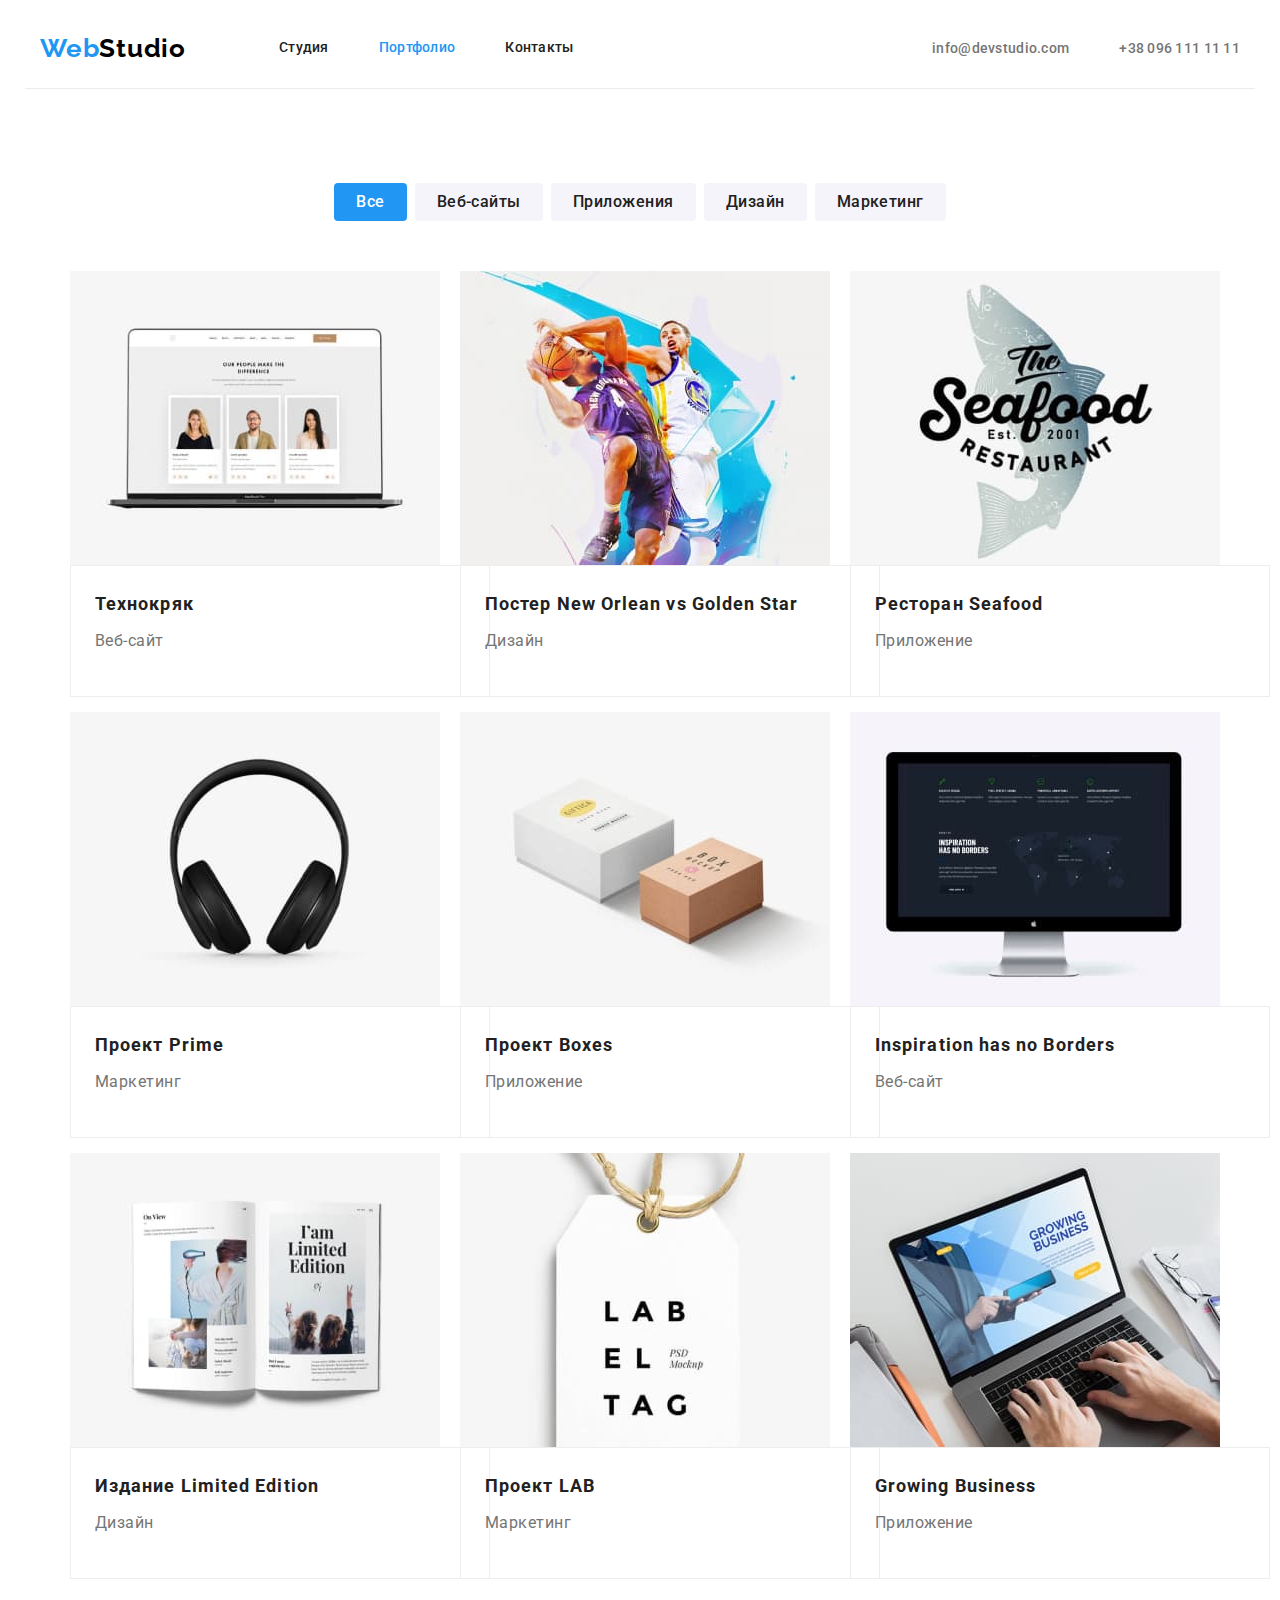
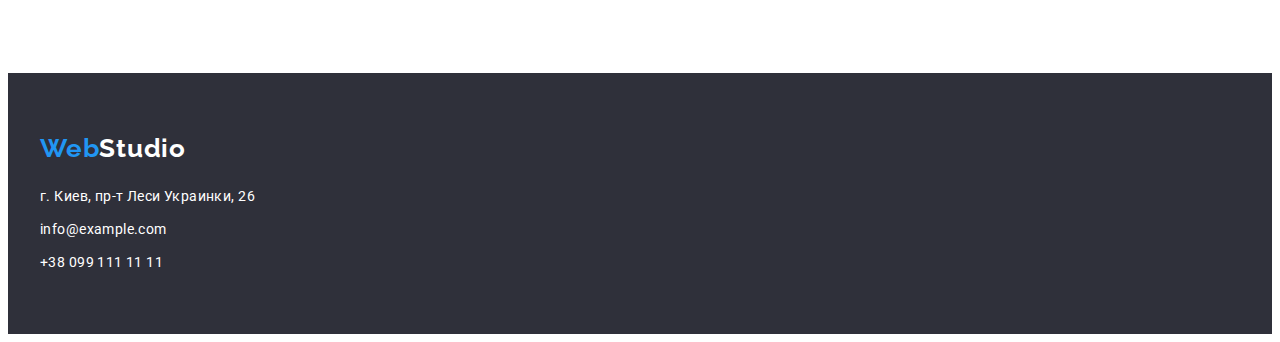
==== commit bbfadbd4: "Добавил рамку" ====
--- a/portfolio.html
+++ b/portfolio.html
@@ -180,7 +180,7 @@
           >
           <address>
             <ul class="address list">
-              <li>
+              <li class="address-list">
                 <a
                   class="address-link"
                   href="https://goo.gl/maps/wh96AMnJQYNLFuH58"
@@ -189,10 +189,10 @@
                   >г. Киев, пр-т Леси Украинки, 26</a
                 >
               </li>
-              <li>
+              <li class="address-list">
                 <a class="address-link" href="mailto:info@example.com">info@example.com</a>
               </li>
-              <li>
+              <li class="address-list">
                 <a class="address-link" href="tel:+380991111111">+38 099 111 11 11</a>
               </li>
             </ul>
--- a/css/styles.css
+++ b/css/styles.css
@@ -1,7 +1,7 @@
 :root {
   --main-font: Roboto, sans-serif;
   --secondary-font: 'Raleway', sans-serif;
-    --subtitle-weight: 700;
+  --subtitle-weight: 700;
   --accent-color: #2196f3;
   --text-color: #757575;
   --secondary-text-color: #ffffff;
@@ -12,7 +12,7 @@
   color: var(--text-color);
   font-family: var(--main-font);
   font-size: 14px;
-} 
+}
 h1,
 h2,
 h3,
@@ -25,9 +25,9 @@
 }
 ul,
 ol {
- margin-top:0;
- margin-bottom:0;
- padding-left: 0;
+  margin-top: 0;
+  margin-bottom: 0;
+  padding-left: 0;
 }
 img {
   display: block;
@@ -42,20 +42,20 @@
   margin: 0 auto;
   padding-left: 15px;
   padding-right: 15px;
-  outline: 2px solid rgb(153, 142, 140);
 }
 .section {
-    padding-top: 94px;
-    padding-bottom: 94px;
+  padding-top: 94px;
+  padding-bottom: 94px;
 }
 /* ================ Site header ================== */
-.header-container{
+.header-container {
   display: flex;
   align-items: center;
   margin-top: 0;
   margin-bottom: 0;
-  padding-top:0;
+  padding-top: 0;
   padding-bottom: 0;
+  border-bottom: 1px solid #ECECEC;
 }
 .main-nav {
   display: flex;
@@ -75,7 +75,7 @@
 }
 .main-menu {
   display: flex;
-  margin-left: 93px; 
+  margin-left: 93px;
 }
 .main-menu .main-menu-item:not(:last-child) {
   margin-right: 50px;
@@ -117,17 +117,16 @@
   color: var(--accent-color);
 }
 
-
 /* ================  Hero  ================== */
 .hero-section {
   background: var(--bcg-color);
-    padding-top: 200px;
-    padding-bottom: 200px;
+  padding-top: 200px;
+  padding-bottom: 200px;
 }
 
 .hero-title {
   margin-bottom: 30px;
-  margin-left: auto; 
+  margin-left: auto;
   margin-right: auto;
   font-weight: 900;
   max-width: 696px;
@@ -136,8 +135,8 @@
   text-align: center;
   letter-spacing: 0.06em;
   text-transform: uppercase;
-  color:  var(--secondary-text-color);
-  background-color: var(--bcg-color)
+  color: var(--secondary-text-color);
+  background-color: var(--bcg-color);
 }
 .hero-button {
   display: inline-block;
@@ -156,7 +155,6 @@
   margin: 0 auto;
   font-family: inherit;
   cursor: pointer;
-
 }
 /* ================ Section ================== */
 .about {
@@ -172,15 +170,15 @@
   letter-spacing: 0.03em;
   color: var(--subtitle-color);
 }
-.section-list{
+.section-list {
   display: flex;
   justify-content: space-between;
 }
 
 /* ================ Benefits ================== */
 .benefits {
-display: flex;
-margin-left: 30px;
+  display: flex;
+  margin-left: 30px;
 }
 .benefits .item {
   width: 270px;
@@ -189,7 +187,7 @@
   letter-spacing: 0.03em;
 }
 
-.benefits .item+.item {
+.benefits .item + .item {
   margin-left: 30px;
 }
 .benefits .title {
@@ -208,8 +206,11 @@
   margin-bottom: 0;
   background-color: #f5f4fa;
 }
+.our-team-member {
+  padding-top: 30px;
+  padding-bottom: 30px;
+}
 .team-member {
-  margin-top: 30px;
   margin-bottom: 10px;
   font-weight: 500;
   font-size: 16px;
@@ -228,12 +229,12 @@
   display: flex;
   margin-left: -30px;
   margin-top: -30px;
-  }  
+}
 .team-item {
   flex-basis: calc((100% - 120px) / 4);
   margin-left: 30px;
   margin-top: 30px;
-  }
+}
 /* ================ Footer ================== */
 .footer-section-style {
   background: var(--bcg-color);
@@ -247,10 +248,8 @@
   color: var(--secondary-text-color);
   margin-bottom: 20px;
 }
-
 .address-link {
-  display: inline-block;
-  padding-bottom: 9px;
+  display: block;
   font-style: normal;
   line-height: 24px;
   letter-spacing: 0.03em;
@@ -261,8 +260,13 @@
 .address .link:focus {
   color: rgba(255, 255, 255, 0.6);
 }
+/*.main-menu .main-menu-item:not(:last-child) {
+  margin-right: 50px;*/
+.address-list:not(:last-child) {
+  margin-bottom: 9px;
+}
 /* ================ Portfolio page ================== */
-.portfolio-nav{
+.portfolio-nav {
   display: flex;
   justify-content: center;
 }
@@ -281,7 +285,7 @@
   color: var(--subtitle-color);
   background-color: #f5f4fa;
   border-radius: 4px;
-  border:none
+  border: none;
 }
 .nav-list:hover {
   background-color: var(--accent-color);
@@ -301,32 +305,32 @@
   color: var(--subtitle-color);
 }
 .porfolio-item-type {
-   margin-bottom: 20px;
+  margin-bottom: 20px;
   font-size: 16px;
   line-height: 1.87;
   letter-spacing: 0.03em;
   color: var(--text-color);
 }
-.item-list{
- display: flex;
- flex-wrap: wrap;
+.item-list {
+  display: flex;
+  flex-wrap: wrap;
   margin-top: -15px;
   margin-left: 15px;
 }
 .item-list-element {
- flex-basis: calc((100% - 60px)/3);
+  flex-basis: calc((100% - 60px) / 3);
   width: 370px;
   margin-top: 15px;
   margin-left: 15px;
 }
 .item-list-element:nth-child(3n) {
- margin-right: 0;
+  margin-right: 0;
 }
 .item-list-element:nth-last-child(-n + 3) {
   margin-bottom: 0;
 }
-.item-text{
+.item-text {
   padding: 20px 24px;
-  border: 1px solid #EEEEEE;
+  border: 1px solid #eeeeee;
   width: 370px;
-}+}
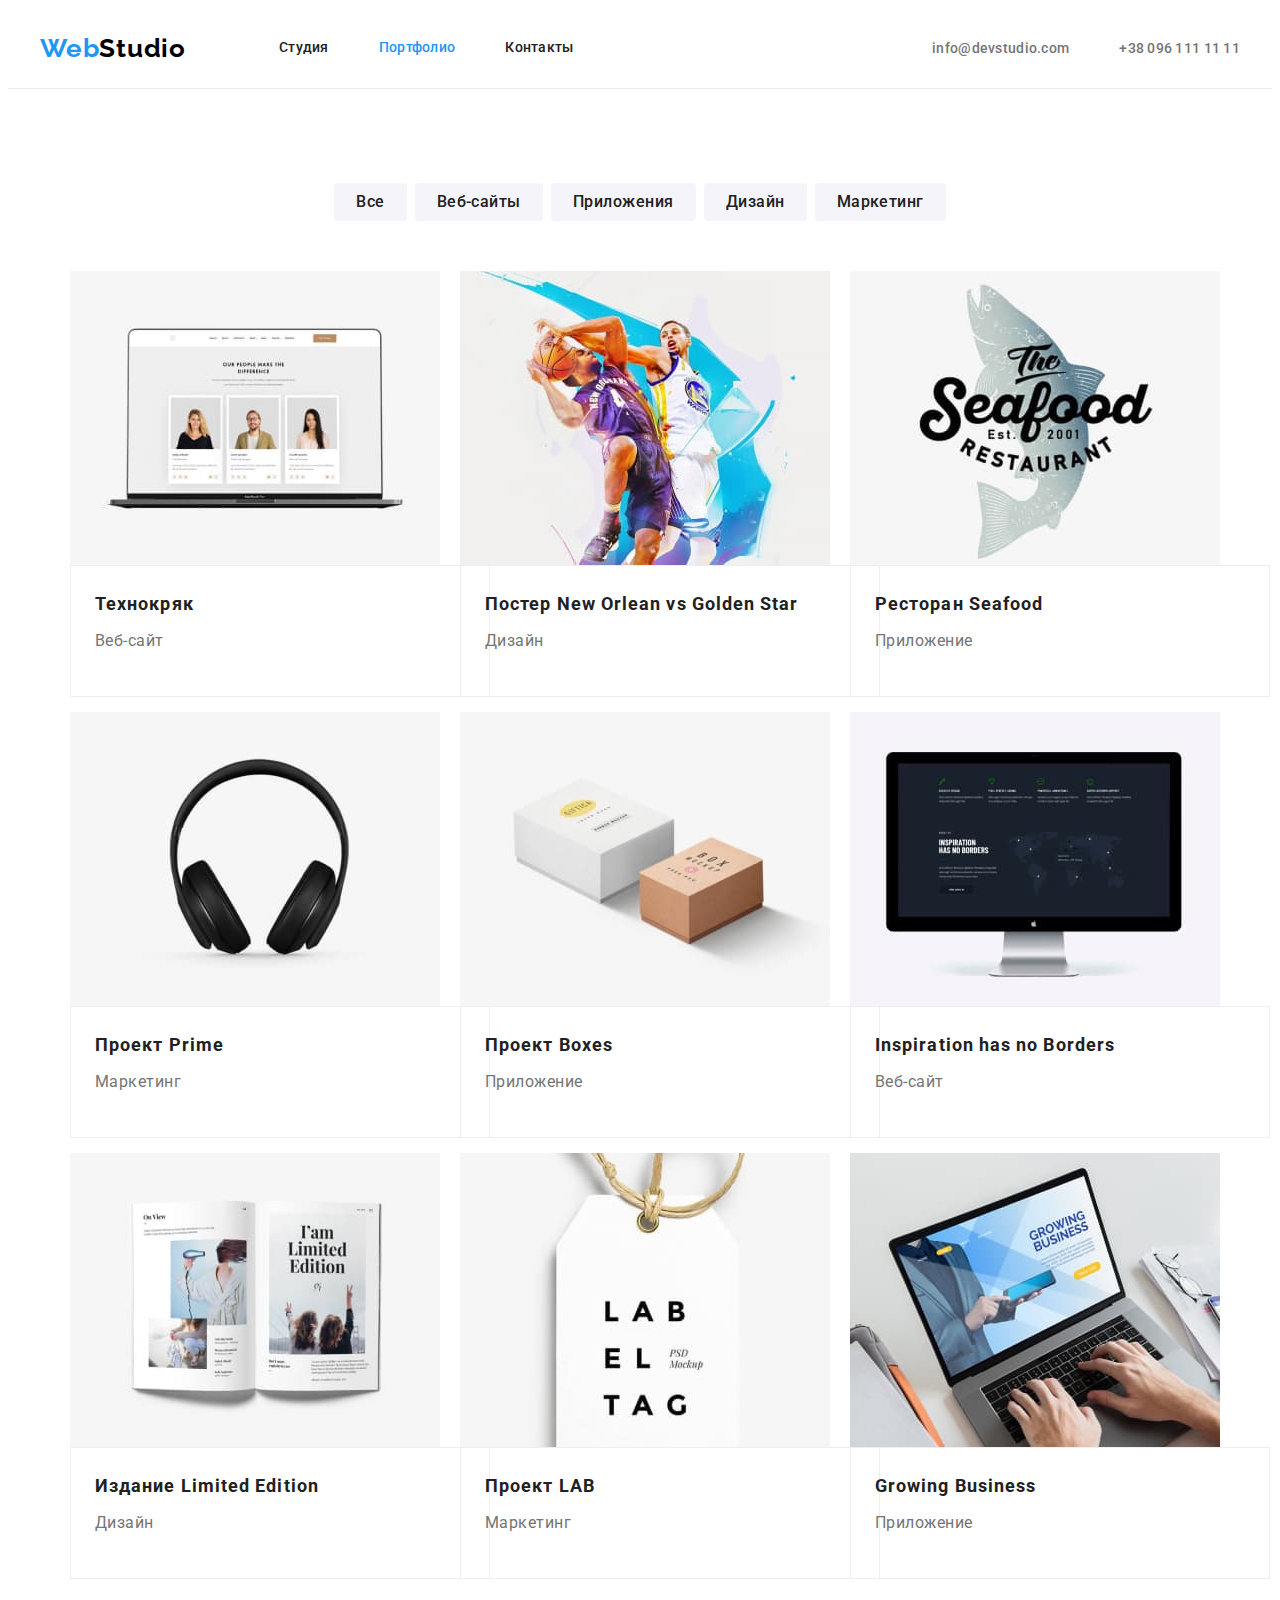
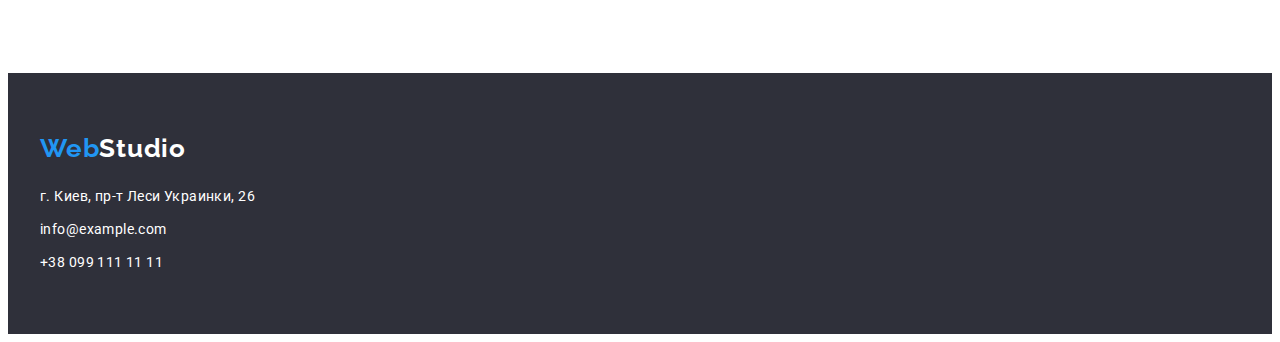
==== commit 656804ac: "Внёс мелкие правки согласно ТЗ" ====
--- a/portfolio.html
+++ b/portfolio.html
@@ -52,11 +52,11 @@
       <div class="container section">
         <h1 hidden>Portfolio</h1>
         <ul class="portfolio-nav list">
-          <li><button class="nav-list selected" type="button">Все</button></li>
-          <li><button class="nav-list" type="button">Веб-сайты</button></li>
-          <li><button class="nav-list" type="button">Приложения</button></li>
-          <li><button class="nav-list" type="button">Дизайн</button></li>
-          <li><button class="nav-list" type="button">Маркетинг</button></li>
+          <li class="nav-list"><button class="nav-list-button" type="button">Все</button></li>
+          <li class="nav-list"><button class="nav-list-button" type="button">Веб-сайты</button></li>
+          <li class="nav-list"><button class="nav-list-button" type="button">Приложения</button></li>
+          <li class="nav-list"><button class="nav-list-button" type="button">Дизайн</button></li>
+          <li class="nav-list"><button class="nav-list-button" type="button">Маркетинг</button></li>
         </ul>
         <ul class="item-list list">
           <li class="item-list-element">
--- a/css/styles.css
+++ b/css/styles.css
@@ -48,6 +48,9 @@
   padding-bottom: 94px;
 }
 /* ================ Site header ================== */
+.head {
+  border-bottom: 1px solid #ececec;
+}
 .header-container {
   display: flex;
   align-items: center;
@@ -55,7 +58,6 @@
   margin-bottom: 0;
   padding-top: 0;
   padding-bottom: 0;
-  border-bottom: 1px solid #ECECEC;
 }
 .main-nav {
   display: flex;
@@ -159,7 +161,7 @@
 /* ================ Section ================== */
 .about {
   padding-top: 0;
-  padding-bottom: 94;
+  padding-bottom: 94px;
 }
 .section-title {
   margin-bottom: 50px;
@@ -209,6 +211,10 @@
 .our-team-member {
   padding-top: 30px;
   padding-bottom: 30px;
+  background: #ffffff;
+  box-shadow: 0px 1px 3px rgba(0, 0, 0, 0.12), 0px 1px 1px rgba(0, 0, 0, 0.14),
+    0px 2px 1px rgba(0, 0, 0, 0.2);
+  border-radius: 0px 0px 4px 4px;
 }
 .team-member {
   margin-bottom: 10px;
@@ -270,12 +276,11 @@
   display: flex;
   justify-content: center;
 }
-.nav-list {
+.nav-list-button {
   display: inline-block;
   padding: 6px 22px;
   height: 38px;
   margin-bottom: 50px;
-  margin-left: 8px;
   font-weight: 500;
   font-size: 16px;
   line-height: 1.6;
@@ -287,7 +292,7 @@
   border-radius: 4px;
   border: none;
 }
-.nav-list:hover {
+.nav-list-button:hover {
   background-color: var(--accent-color);
   color: var(--secondary-text-color);
 }
@@ -295,6 +300,9 @@
   background-color: var(--accent-color);
   color: var(--secondary-text-color);
   margin-left: 0px;
+}
+.nav-list:not(:first-child) {
+  margin-left: 8px;
 }
 .porfolio-item {
   margin-bottom: 4px;
